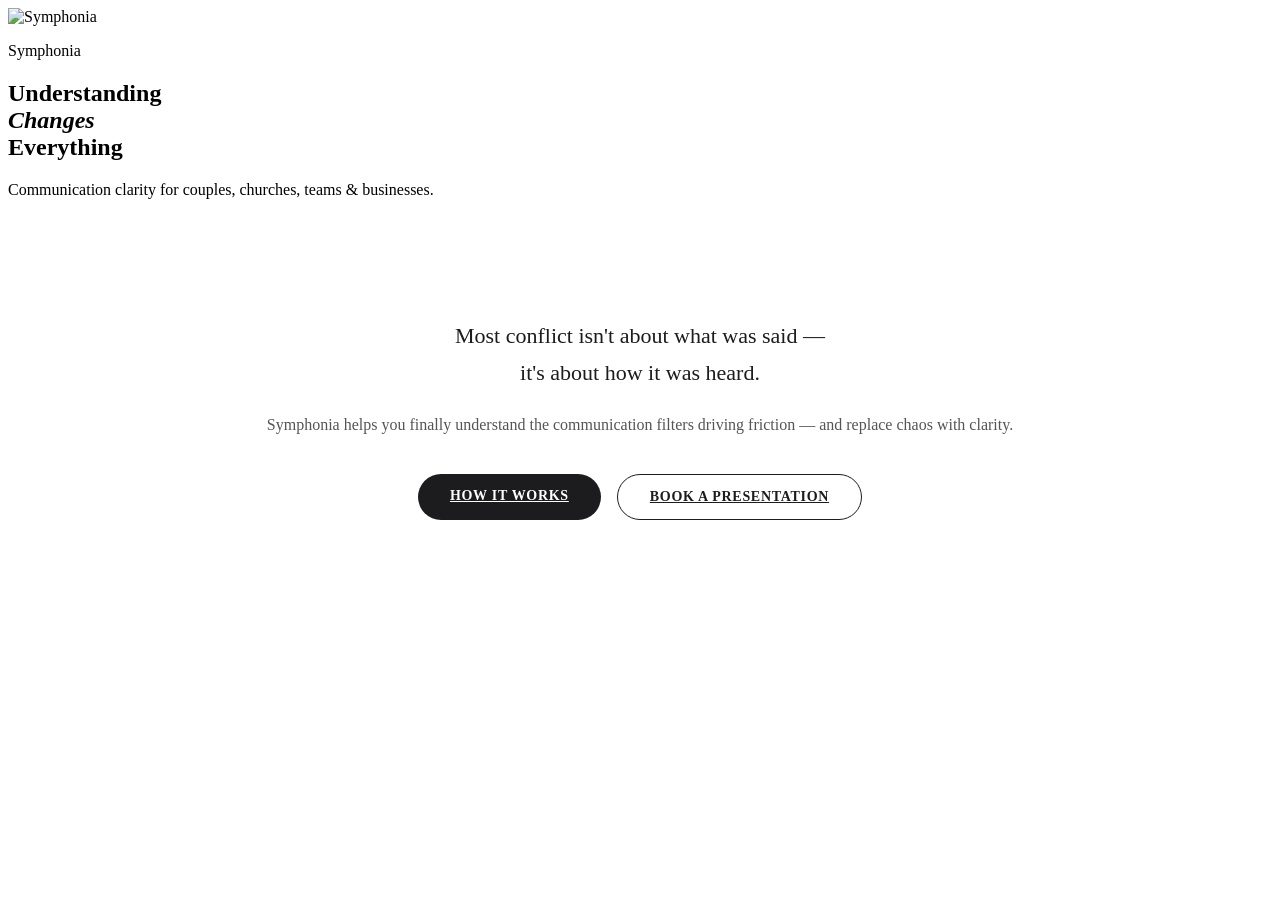
==== index.html @ f0aab744 "Add files via upload" ====
<!DOCTYPE html>
<html lang="en">
<head>
  <meta charset="UTF-8" />
  <meta name="viewport" content="width=device-width, initial-scale=1.0" />
  <title>Symphonia — Understanding Changes Everything</title>
  <link rel="stylesheet" href="css/style.css" />
</head>
<body>

  <!-- Splash Screen -->
  <div id="splash">
    <img src="images/logo.png" alt="Symphonia" />
  </div>

  <!-- Header -->
  <header></header>

  <!-- Hero -->
  <main class="page-content">
    <div class="color-bar"><span></span><span></span><span></span><span></span></div>

    <section class="hero hero-home">
      <div>
        <p class="hero-eyebrow">Symphonia</p>
        <h1 class="tagline">Understanding<br><em>Changes</em><br>Everything</h1>
        <p class="sub">Communication clarity for couples, churches, teams &amp; businesses.</p>
      </div>
    </section>

    <div class="color-bar"><span></span><span></span><span></span><span></span></div>

    <!-- Brief intro on home -->
    <div class="section-narrow positioning" style="text-align:center; padding-top: 80px; padding-bottom: 80px;">
      <p style="font-size: clamp(18px, 2.2vw, 22px); font-family: 'Playfair Display', serif; font-weight:400; line-height:1.7; color:#1C1C1E;">
        Most conflict isn't about what was said —<br>it's about how it was heard.
      </p>
      <p style="margin-top: 24px; font-size: 16px; color: #555; font-weight: 300;">
        Symphonia helps you finally understand the communication filters driving friction — and replace chaos with clarity.
      </p>
      <div style="margin-top: 40px; display: flex; gap: 16px; justify-content: center; flex-wrap: wrap;">
        <a href="pages/what-we-do.html" style="padding: 14px 32px; background: #1C1C1E; color: #fff; border-radius: 100px; font-size: 14px; font-weight: 600; letter-spacing: 0.05em; text-transform: uppercase; transition: background 0.25s ease;">How It Works</a>
        <a href="pages/book.html" style="padding: 14px 32px; border: 1.5px solid #1C1C1E; color: #1C1C1E; border-radius: 100px; font-size: 14px; font-weight: 600; letter-spacing: 0.05em; text-transform: uppercase; transition: all 0.25s ease;">Book a Presentation</a>
      </div>
    </div>

  </main>

  <!-- Footer -->
  <footer></footer>

  <script src="js/main.js"></script>
</body>
</html>
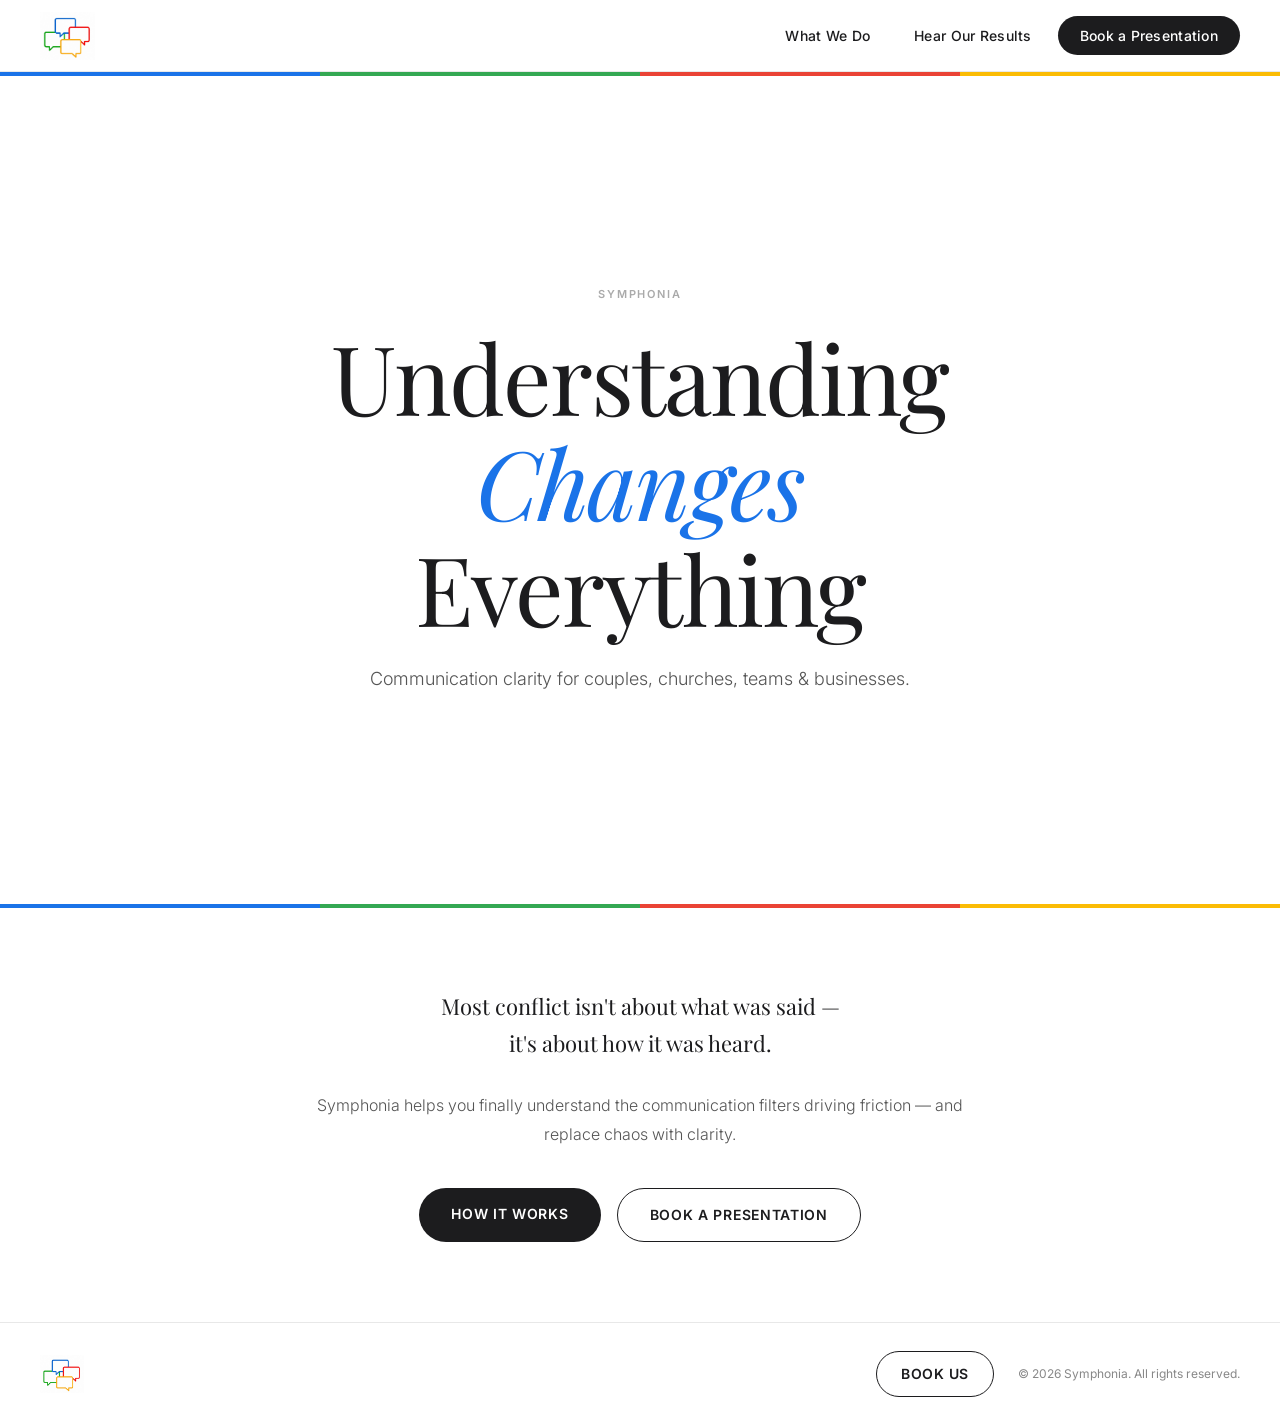
==== commit 09996416: "Change logo image format from PNG to JPG" ====
--- a/index.html
+++ b/index.html
@@ -10,7 +10,7 @@
 
   <!-- Splash Screen -->
   <div id="splash">
-    <img src="images/logo.png" alt="Symphonia" />
+    <img src="images/logo.jpg" alt="Symphonia" />
   </div>
 
   <!-- Header -->
--- a/css/style.css
+++ b/css/style.css
@@ -0,0 +1,539 @@
+/* ============================================================
+   SYMPHONIA — Global Stylesheet
+   Brand Colors: Blue #1A73E8, Green #34A853, Red #EA4335, Gold #FBBC04
+   ============================================================ */
+
+@import url('https://fonts.googleapis.com/css2?family=Inter:wght@300;400;500;600&family=Playfair+Display:ital,wght@0,400;0,700;1,400&display=swap');
+
+/* ── Reset & Base ────────────────────────────────────────── */
+*, *::before, *::after { box-sizing: border-box; margin: 0; padding: 0; }
+
+:root {
+  --blue:   #1A73E8;
+  --green:  #34A853;
+  --red:    #EA4335;
+  --gold:   #FBBC04;
+  --charcoal: #1C1C1E;
+  --mid:    #555;
+  --light:  #F8F8F8;
+  --white:  #ffffff;
+  --nav-h:  72px;
+  --radius: 4px;
+  --transition: 0.25s ease;
+}
+
+html { scroll-behavior: smooth; }
+
+body {
+  font-family: 'Inter', sans-serif;
+  font-size: 16px;
+  line-height: 1.7;
+  color: var(--charcoal);
+  background: var(--white);
+  -webkit-font-smoothing: antialiased;
+}
+
+img { max-width: 100%; display: block; }
+a { color: inherit; text-decoration: none; }
+
+/* ── Splash Screen ───────────────────────────────────────── */
+#splash {
+  position: fixed;
+  inset: 0;
+  background: var(--white);
+  display: flex;
+  align-items: center;
+  justify-content: center;
+  z-index: 9999;
+  animation: splashOut 0.5s ease 2s forwards;
+}
+
+#splash img {
+  width: 220px;
+  opacity: 0;
+  animation: splashLogoIn 0.6s ease 0.2s forwards;
+}
+
+@keyframes splashLogoIn {
+  from { opacity: 0; transform: scale(0.9); }
+  to   { opacity: 1; transform: scale(1); }
+}
+
+@keyframes splashOut {
+  from { opacity: 1; pointer-events: all; }
+  to   { opacity: 0; pointer-events: none; display: none; }
+}
+
+/* ── Header / Nav ────────────────────────────────────────── */
+header {
+  position: sticky;
+  top: 0;
+  z-index: 100;
+  background: var(--white);
+  border-bottom: 1px solid #e8e8e8;
+  height: var(--nav-h);
+  display: flex;
+  align-items: center;
+  padding: 0 40px;
+}
+
+.header-inner {
+  width: 100%;
+  max-width: 1200px;
+  margin: 0 auto;
+  display: flex;
+  align-items: center;
+  justify-content: space-between;
+}
+
+.logo-link img {
+  height: 48px;
+  width: auto;
+}
+
+nav {
+  display: flex;
+  align-items: center;
+  gap: 8px;
+}
+
+nav a {
+  font-size: 14px;
+  font-weight: 500;
+  letter-spacing: 0.02em;
+  color: var(--charcoal);
+  padding: 8px 18px;
+  border-radius: 100px;
+  transition: background var(--transition), color var(--transition);
+}
+
+nav a:hover {
+  background: var(--light);
+  color: var(--charcoal);
+}
+
+nav a.active {
+  color: var(--blue);
+}
+
+nav a.cta-nav {
+  background: var(--charcoal);
+  color: var(--white);
+  padding: 8px 22px;
+}
+
+nav a.cta-nav:hover {
+  background: #333;
+}
+
+/* Hamburger */
+.hamburger {
+  display: none;
+  flex-direction: column;
+  gap: 5px;
+  cursor: pointer;
+  padding: 8px;
+  background: none;
+  border: none;
+}
+
+.hamburger span {
+  display: block;
+  width: 24px;
+  height: 2px;
+  background: var(--charcoal);
+  transition: var(--transition);
+}
+
+/* ── Footer ──────────────────────────────────────────────── */
+footer {
+  background: var(--white);
+  border-top: 1px solid #e8e8e8;
+  padding: 28px 40px;
+  color: var(--charcoal);
+}
+
+.footer-inner {
+  max-width: 1200px;
+  margin: 0 auto;
+  display: flex;
+  align-items: center;
+  justify-content: space-between;
+}
+
+.footer-logo img {
+  height: 38px;
+  width: auto;
+}
+
+.footer-right {
+  display: flex;
+  align-items: center;
+  gap: 24px;
+}
+
+.footer-book {
+  font-size: 14px;
+  font-weight: 600;
+  letter-spacing: 0.04em;
+  text-transform: uppercase;
+  color: var(--charcoal);
+  padding: 10px 24px;
+  border: 1.5px solid var(--charcoal);
+  border-radius: 100px;
+  transition: background var(--transition), color var(--transition);
+}
+
+.footer-book:hover {
+  background: var(--charcoal);
+  color: var(--white);
+}
+
+.footer-copy {
+  font-size: 12px;
+  color: #888;
+}
+
+/* ── Page Wrapper ────────────────────────────────────────── */
+.page-content {
+  min-height: calc(100vh - var(--nav-h) - 95px);
+}
+
+/* ── Hero Sections ───────────────────────────────────────── */
+.hero {
+  background: var(--white);
+  display: flex;
+  align-items: center;
+  justify-content: center;
+  text-align: center;
+  padding: 100px 40px 80px;
+  min-height: 380px;
+  position: relative;
+}
+
+.hero-eyebrow {
+  font-size: 11px;
+  font-weight: 600;
+  letter-spacing: 0.18em;
+  text-transform: uppercase;
+  color: #aaa;
+  margin-bottom: 20px;
+}
+
+/* Home hero — big tagline */
+.hero-home {
+  min-height: calc(100vh - var(--nav-h));
+  padding: 0 40px;
+}
+
+.hero-home .tagline {
+  font-family: 'Playfair Display', serif;
+  font-size: clamp(48px, 8vw, 96px);
+  font-weight: 400;
+  line-height: 1.1;
+  color: var(--charcoal);
+  letter-spacing: -0.02em;
+  max-width: 900px;
+}
+
+.hero-home .tagline em {
+  font-style: italic;
+  color: var(--blue);
+}
+
+.hero-home .sub {
+  margin-top: 24px;
+  font-size: 18px;
+  color: var(--mid);
+  font-weight: 300;
+}
+
+/* Interior page hero */
+.hero-page h1 {
+  font-family: 'Playfair Display', serif;
+  font-size: clamp(36px, 5vw, 64px);
+  font-weight: 400;
+  line-height: 1.15;
+  color: var(--charcoal);
+  letter-spacing: -0.01em;
+}
+
+/* ── Accent bar — four-color rule ────────────────────────── */
+.color-bar {
+  display: flex;
+  height: 4px;
+  width: 100%;
+}
+.color-bar span { flex: 1; }
+.color-bar span:nth-child(1) { background: var(--blue); }
+.color-bar span:nth-child(2) { background: var(--green); }
+.color-bar span:nth-child(3) { background: var(--red); }
+.color-bar span:nth-child(4) { background: var(--gold); }
+
+/* ── Body Sections ───────────────────────────────────────── */
+.section {
+  max-width: 1200px;
+  margin: 0 auto;
+  padding: 80px 40px;
+}
+
+.section-narrow {
+  max-width: 780px;
+  margin: 0 auto;
+  padding: 60px 40px;
+}
+
+/* Positioning statement */
+.positioning p {
+  font-size: clamp(17px, 2vw, 20px);
+  font-weight: 300;
+  color: var(--charcoal);
+  line-height: 1.8;
+  margin-bottom: 28px;
+}
+
+.positioning p:last-child { margin-bottom: 0; }
+
+/* ── Audience Grid (What We Do) ──────────────────────────── */
+.audience-grid {
+  display: grid;
+  grid-template-columns: repeat(auto-fit, minmax(240px, 1fr));
+  gap: 2px;
+  margin-top: 60px;
+}
+
+.audience-card {
+  padding: 40px 32px;
+  background: var(--light);
+  position: relative;
+  overflow: hidden;
+  transition: background var(--transition);
+}
+
+.audience-card::before {
+  content: '';
+  position: absolute;
+  top: 0; left: 0;
+  width: 100%; height: 3px;
+}
+
+.audience-card:nth-child(1)::before { background: var(--blue); }
+.audience-card:nth-child(2)::before { background: var(--green); }
+.audience-card:nth-child(3)::before { background: var(--red); }
+.audience-card:nth-child(4)::before { background: var(--gold); }
+.audience-card:nth-child(5)::before { background: var(--blue); }
+
+.audience-card:hover { background: #f0f0f0; }
+
+.audience-card h3 {
+  font-family: 'Playfair Display', serif;
+  font-size: 22px;
+  font-weight: 400;
+  margin-bottom: 12px;
+}
+
+.audience-card p {
+  font-size: 14px;
+  color: var(--mid);
+  line-height: 1.65;
+}
+
+/* ── Testimonials ────────────────────────────────────────── */
+.testimonials-grid {
+  display: grid;
+  grid-template-columns: repeat(auto-fit, minmax(300px, 1fr));
+  gap: 24px;
+  margin-top: 60px;
+}
+
+.testimonial-card {
+  padding: 36px;
+  border: 1px solid #e8e8e8;
+  border-radius: var(--radius);
+  position: relative;
+}
+
+.testimonial-card::before {
+  content: '\201C';
+  font-family: 'Playfair Display', serif;
+  font-size: 72px;
+  line-height: 1;
+  position: absolute;
+  top: 16px; left: 28px;
+  color: #e8e8e8;
+}
+
+.testimonial-card blockquote {
+  font-size: 15px;
+  line-height: 1.75;
+  color: var(--charcoal);
+  margin-bottom: 20px;
+  padding-top: 20px;
+}
+
+.testimonial-meta {
+  display: flex;
+  align-items: center;
+  gap: 12px;
+}
+
+.testimonial-dot {
+  width: 36px;
+  height: 36px;
+  border-radius: 50%;
+  display: flex;
+  align-items: center;
+  justify-content: center;
+  font-size: 14px;
+  font-weight: 600;
+  color: var(--white);
+  flex-shrink: 0;
+}
+
+.testimonial-meta-text strong {
+  display: block;
+  font-size: 14px;
+  font-weight: 600;
+}
+
+.testimonial-meta-text span {
+  font-size: 12px;
+  color: #888;
+}
+
+/* ── Book / Form ─────────────────────────────────────────── */
+.book-form-wrap {
+  max-width: 640px;
+  margin: 60px auto 0;
+}
+
+.form-group {
+  margin-bottom: 20px;
+}
+
+.form-group label {
+  display: block;
+  font-size: 12px;
+  font-weight: 600;
+  letter-spacing: 0.08em;
+  text-transform: uppercase;
+  color: var(--mid);
+  margin-bottom: 8px;
+}
+
+.form-group input,
+.form-group select {
+  width: 100%;
+  padding: 14px 16px;
+  font-size: 15px;
+  font-family: 'Inter', sans-serif;
+  color: var(--charcoal);
+  background: var(--white);
+  border: 1.5px solid #ddd;
+  border-radius: var(--radius);
+  outline: none;
+  transition: border-color var(--transition);
+  appearance: none;
+  -webkit-appearance: none;
+}
+
+.form-group input:focus,
+.form-group select:focus {
+  border-color: var(--blue);
+}
+
+.select-wrap {
+  position: relative;
+}
+
+.select-wrap::after {
+  content: '▾';
+  position: absolute;
+  right: 16px;
+  top: 50%;
+  transform: translateY(-50%);
+  pointer-events: none;
+  color: var(--mid);
+  font-size: 14px;
+}
+
+.form-row {
+  display: grid;
+  grid-template-columns: 1fr 1fr;
+  gap: 16px;
+}
+
+.btn-submit {
+  display: inline-block;
+  margin-top: 8px;
+  padding: 16px 48px;
+  background: var(--charcoal);
+  color: var(--white);
+  font-size: 14px;
+  font-weight: 600;
+  letter-spacing: 0.06em;
+  text-transform: uppercase;
+  border: none;
+  border-radius: 100px;
+  cursor: pointer;
+  transition: background var(--transition), transform var(--transition);
+  font-family: 'Inter', sans-serif;
+  width: 100%;
+}
+
+.btn-submit:hover {
+  background: #333;
+  transform: translateY(-1px);
+}
+
+/* ── Divider ─────────────────────────────────────────────── */
+.divider {
+  border: none;
+  border-top: 1px solid #e8e8e8;
+  margin: 0;
+}
+
+/* ── Mobile Nav ──────────────────────────────────────────── */
+.mobile-nav {
+  display: none;
+  position: fixed;
+  inset: var(--nav-h) 0 0 0;
+  background: var(--white);
+  z-index: 99;
+  flex-direction: column;
+  padding: 32px 40px;
+  gap: 4px;
+  border-top: 1px solid #e8e8e8;
+}
+
+.mobile-nav.open { display: flex; }
+
+.mobile-nav a {
+  font-size: 22px;
+  font-weight: 400;
+  padding: 14px 0;
+  border-bottom: 1px solid #f0f0f0;
+  color: var(--charcoal);
+}
+
+/* ── Responsive ──────────────────────────────────────────── */
+@media (max-width: 768px) {
+  header { padding: 0 24px; }
+  nav { display: none; }
+  .hamburger { display: flex; }
+
+  .hero { padding: 60px 24px 50px; min-height: 60vh; }
+  .hero-home { min-height: 80vh; }
+  .section { padding: 60px 24px; }
+  .section-narrow { padding: 40px 24px; }
+
+  .form-row { grid-template-columns: 1fr; }
+  .footer-inner { flex-direction: column; gap: 20px; text-align: center; }
+  .footer-right { flex-direction: column; gap: 12px; }
+  footer { padding: 28px 24px; }
+}
+
+@media (prefers-reduced-motion: reduce) {
+  #splash, #splash img { animation: none; }
+  #splash { display: none; }
+}
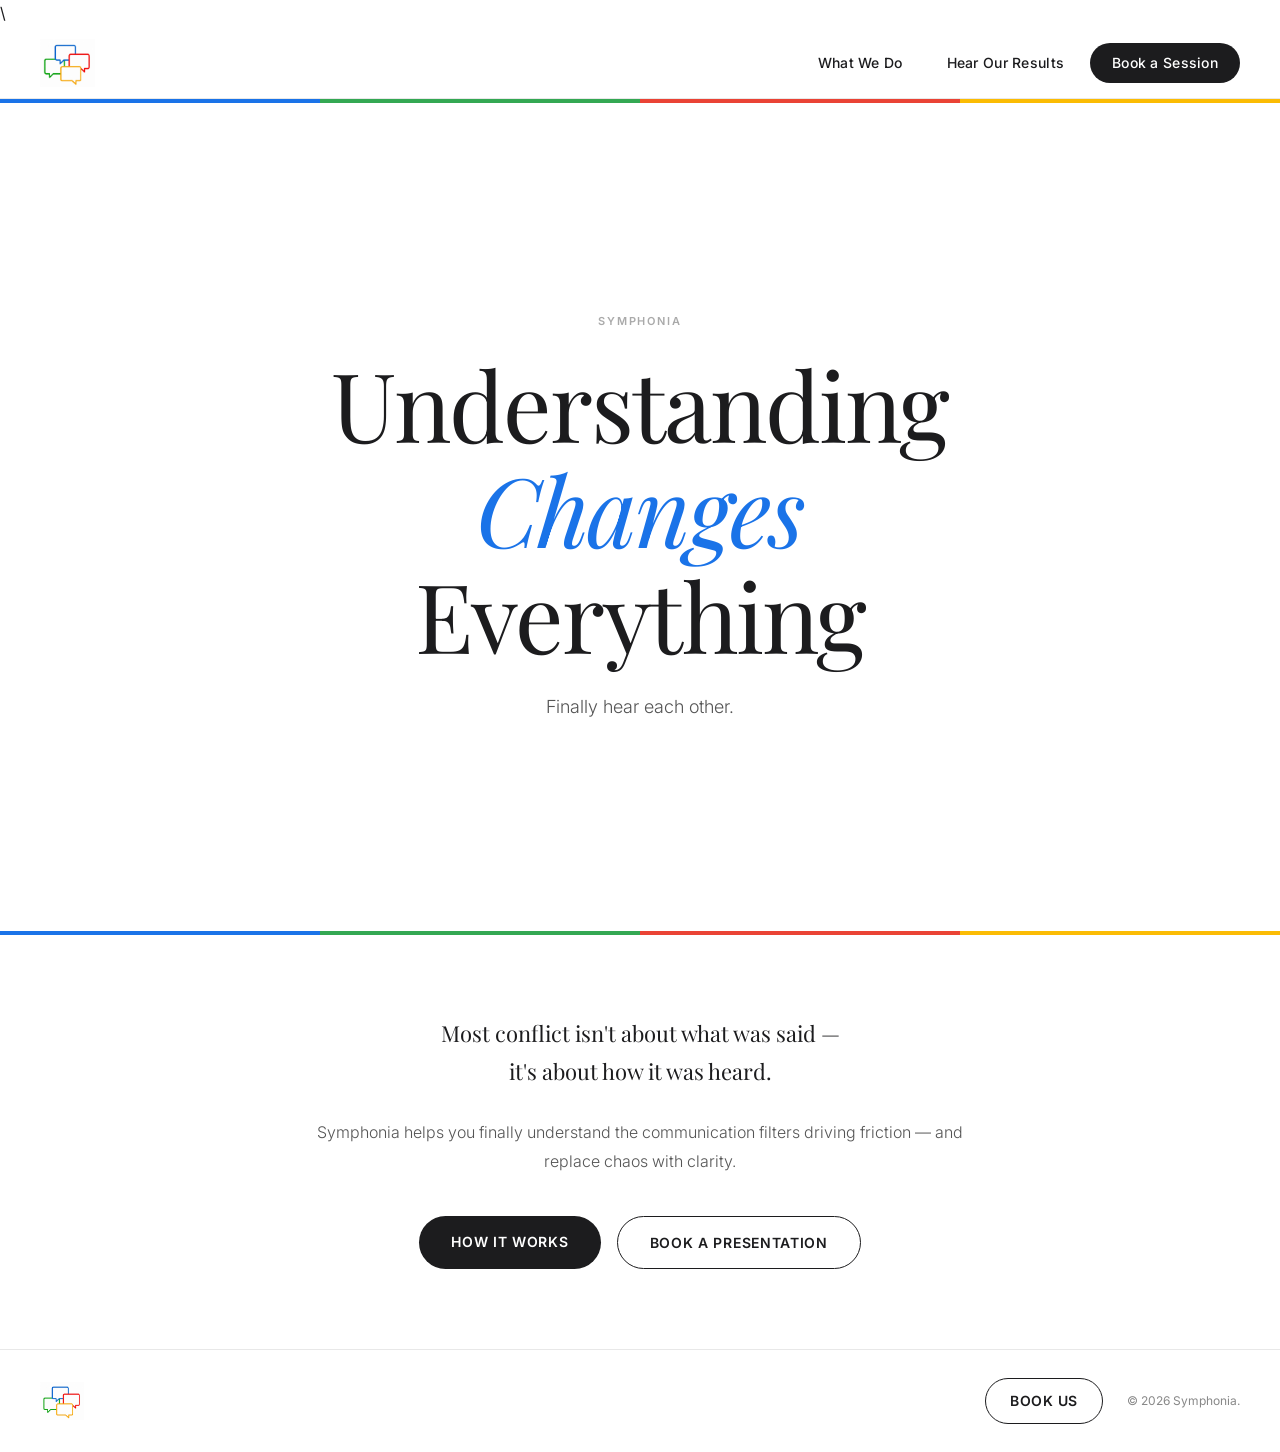
==== commit c317cff9: "Change logo image and update tagline Updated logo image and modified tagline text for clarity." ====
--- a/index.html
+++ b/index.html
@@ -1,4 +1,4 @@
-<!DOCTYPE html>
+\<!DOCTYPE html>
 <html lang="en">
 <head>
   <meta charset="UTF-8" />
@@ -10,7 +10,7 @@
 
   <!-- Splash Screen -->
   <div id="splash">
-    <img src="images/logo.jpg" alt="Symphonia" />
+    <img src="images/logo.png" alt="Symphonia" />
   </div>
 
   <!-- Header -->
@@ -24,7 +24,7 @@
       <div>
         <p class="hero-eyebrow">Symphonia</p>
         <h1 class="tagline">Understanding<br><em>Changes</em><br>Everything</h1>
-        <p class="sub">Communication clarity for couples, churches, teams &amp; businesses.</p>
+        <p class="sub">Finally hear each other.</p>
       </div>
     </section>
 
--- a/css/style.css
+++ b/css/style.css
@@ -45,7 +45,7 @@
   align-items: center;
   justify-content: center;
   z-index: 9999;
-  animation: splashOut 0.5s ease 2s forwards;
+  animation: splashOut 0.5s ease 1.2s forwards;
 }
 
 #splash img {
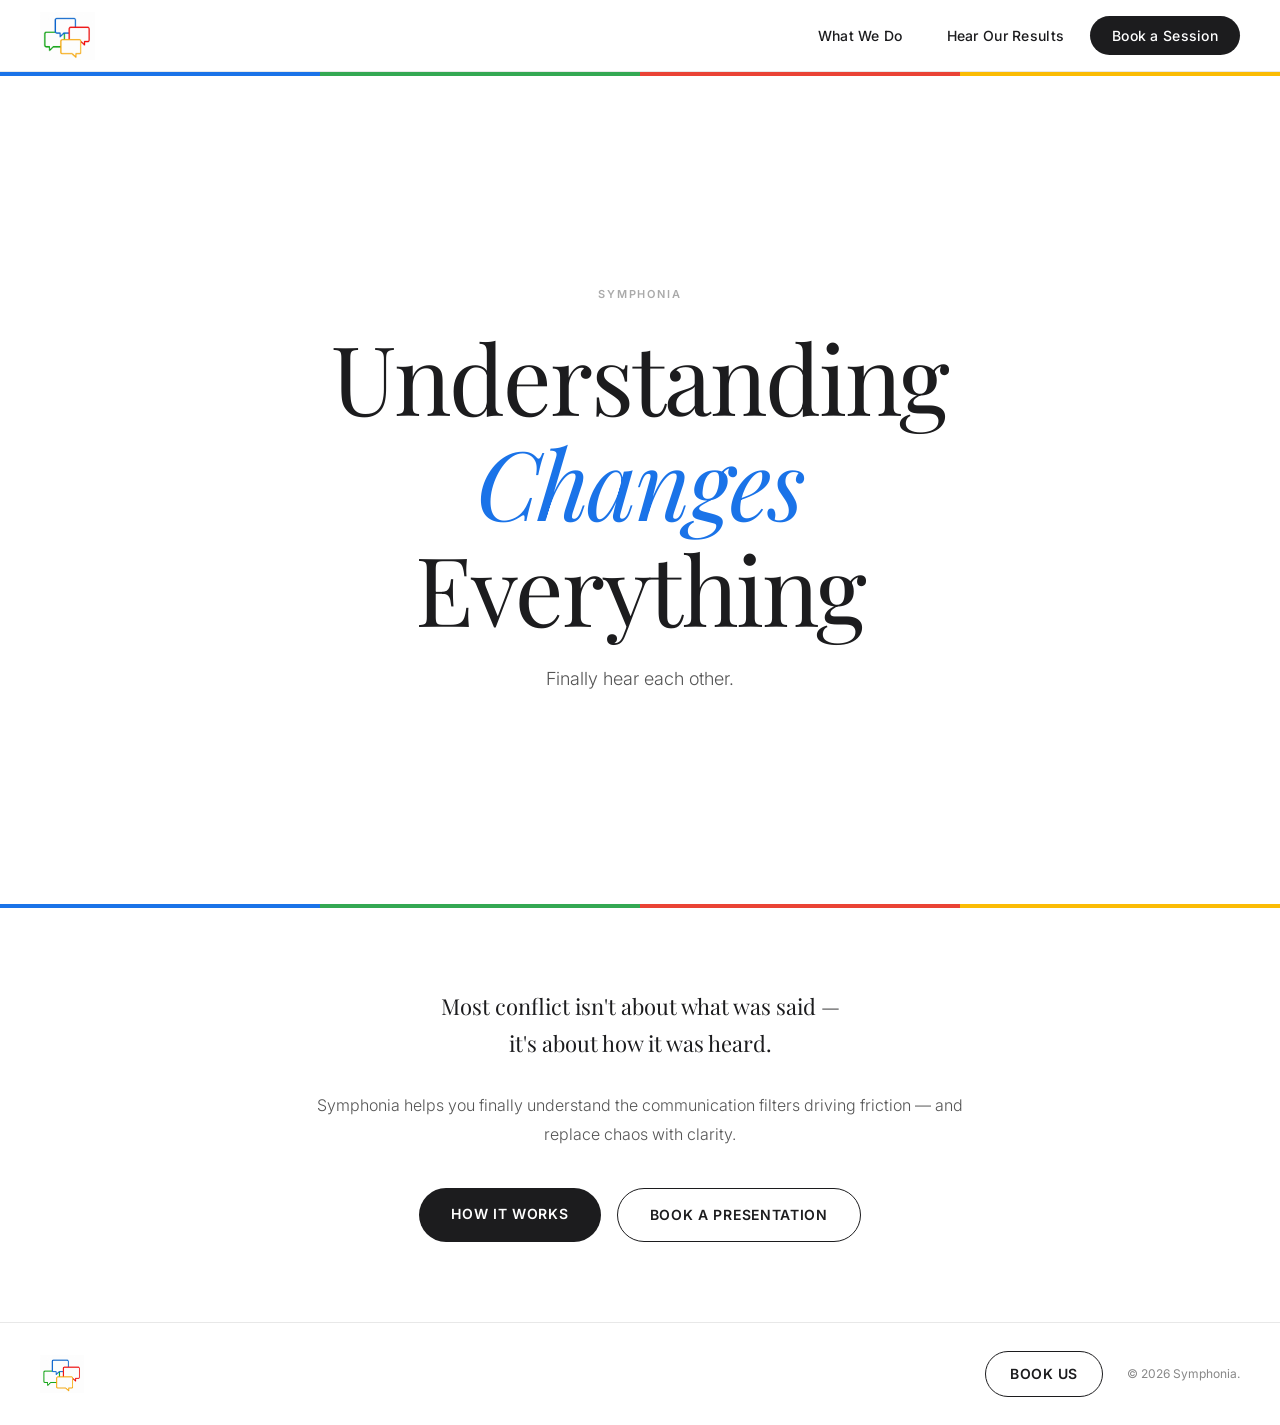
==== commit 0c9c6c71: "Update index.html" ====
--- a/index.html
+++ b/index.html
@@ -1,9 +1,27 @@
-\<!DOCTYPE html>
+<!DOCTYPE html>
 <html lang="en">
 <head>
   <meta charset="UTF-8" />
   <meta name="viewport" content="width=device-width, initial-scale=1.0" />
   <title>Symphonia — Understanding Changes Everything</title>
+  <meta name="description" content="Symphonia helps couples, churches, teams, and businesses finally understand how they communicate. Led by certified presenter Lindsay Peaster using the I Said This, You Heard That framework." />
+  <meta name="keywords" content="communication workshop, temperament framework, couples communication, church team building, leadership communication, Lindsay Peaster, I Said This You Heard That" />
+  <meta name="author" content="Symphonia" />
+  <link rel="canonical" href="https://www.symphoniacommunicates.com/" />
+
+  <!-- Open Graph -->
+  <meta property="og:type" content="website" />
+  <meta property="og:url" content="https://www.symphoniacommunicates.com/" />
+  <meta property="og:title" content="Symphonia — Understanding Changes Everything" />
+  <meta property="og:description" content="Symphonia helps couples, churches, teams, and businesses finally understand how they communicate." />
+  <meta property="og:image" content="https://www.symphoniacommunicates.com/images/logo.jpg" />
+
+  <!-- Twitter Card -->
+  <meta name="twitter:card" content="summary_large_image" />
+  <meta name="twitter:title" content="Symphonia — Understanding Changes Everything" />
+  <meta name="twitter:description" content="Symphonia helps couples, churches, teams, and businesses finally understand how they communicate." />
+  <meta name="twitter:image" content="https://www.symphoniacommunicates.com/images/logo.jpg" />
+
   <link rel="stylesheet" href="css/style.css" />
 </head>
 <body>
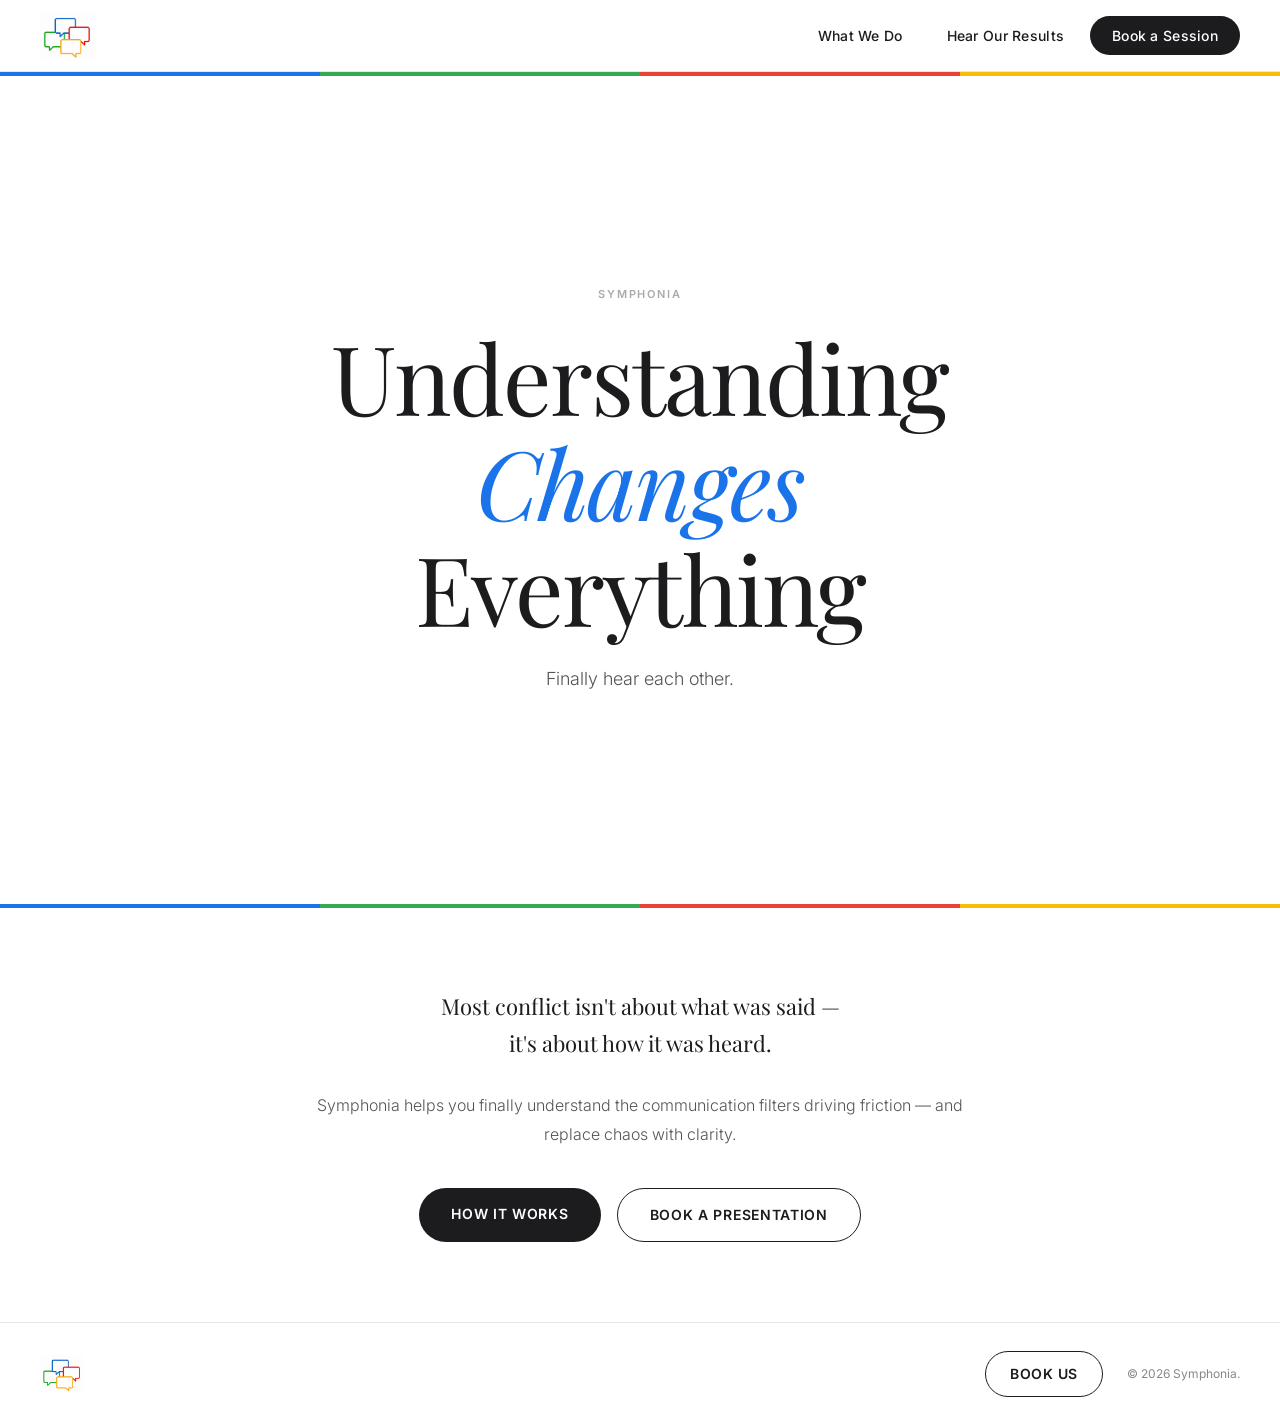
==== commit d4227809: "Change logo image format from PNG to JPG" ====
--- a/index.html
+++ b/index.html
@@ -28,7 +28,7 @@
 
   <!-- Splash Screen -->
   <div id="splash">
-    <img src="images/logo.png" alt="Symphonia" />
+    <img src="images/logo.jpg" alt="Symphonia" />
   </div>
 
   <!-- Header -->
